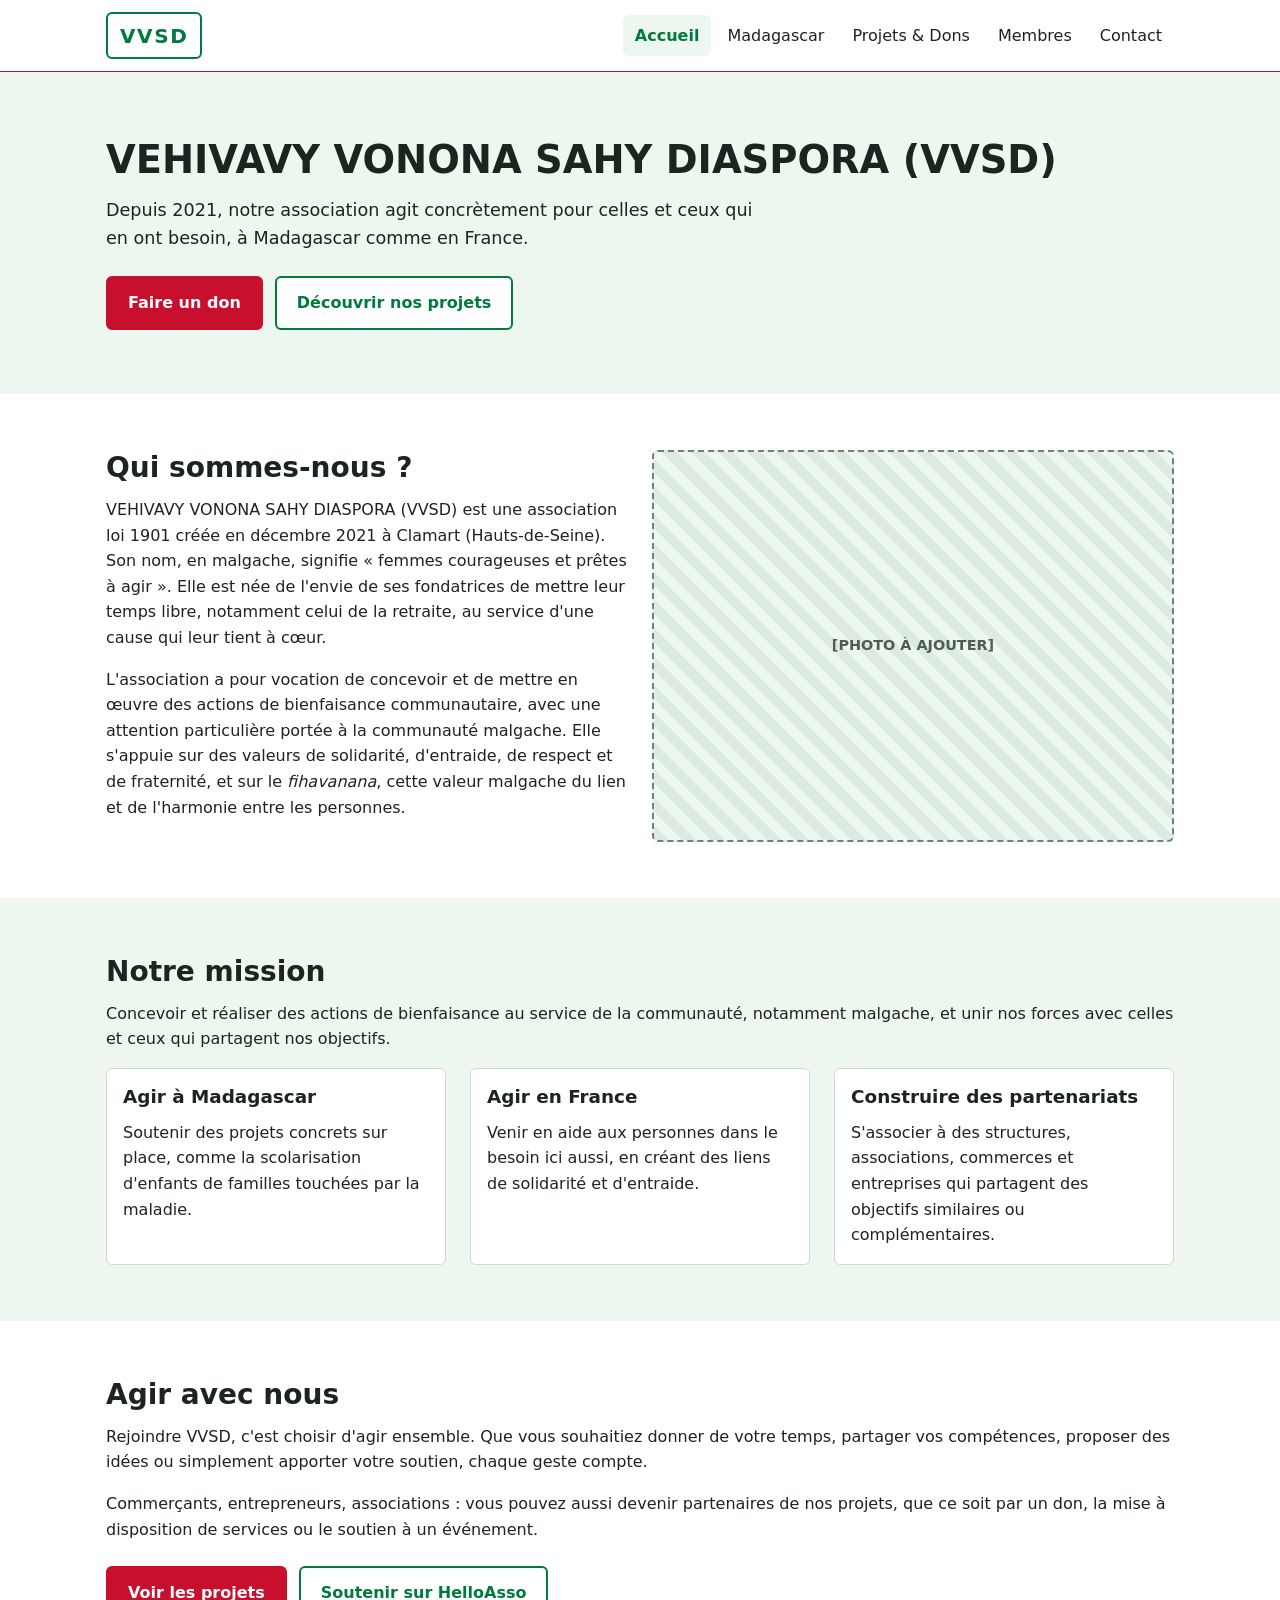
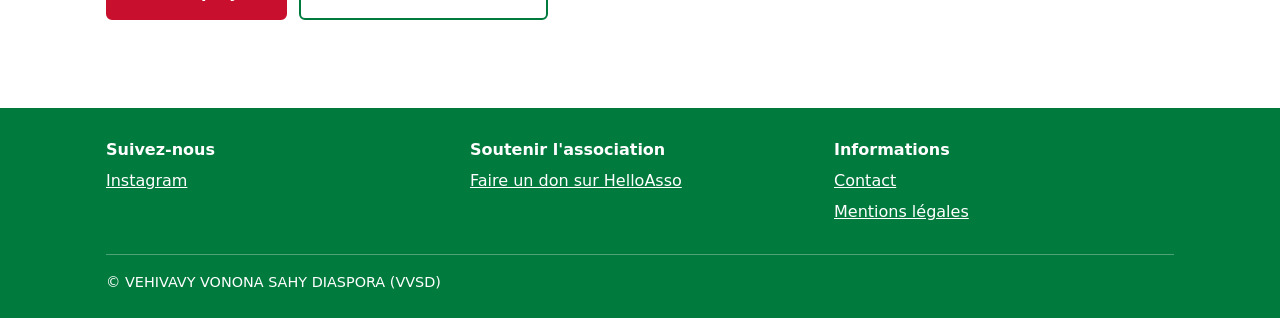
==== index.html @ a5429a45 "Corrige la présentation et allège la page Madagascar Retire les mentions « membres de la diaspora » " ====
<!DOCTYPE html>
<html lang="fr">
<head>
  <meta charset="UTF-8">
  <meta name="viewport" content="width=device-width, initial-scale=1">
  <title>Accueil – VVSD</title>
  <meta name="description" content="VEHIVAVY VONONA SAHY DIASPORA (VVSD), association humanitaire agissant à Madagascar.">
  <link rel="stylesheet" href="css/style.css">
  <script src="js/script.js" defer></script>
</head>
<body>
  <a class="skip-link" href="#contenu">Aller au contenu</a>
  <header class="site-header">
    <div class="container header-inner">
      <a class="logo" href="index.html" aria-label="VVSD – retour à l'accueil">VVSD</a>
      <button class="nav-toggle" type="button" aria-expanded="false" aria-controls="nav-menu" hidden>
        <span class="nav-toggle-icon" aria-hidden="true"></span>
        <span>Menu</span>
      </button>
      <nav class="site-nav" aria-label="Navigation principale">
        <ul class="nav-list" id="nav-menu">
          <li><a href="index.html" aria-current="page">Accueil</a></li>
          <li><a href="madagascar.html">Madagascar</a></li>
          <li><a href="projets.html">Projets &amp; Dons</a></li>
          <li><a href="membres.html">Membres</a></li>
          <li><a href="contact.html">Contact</a></li>
        </ul>
      </nav>
    </div>
  </header>

  <main id="contenu">
    <section class="hero">
      <div class="container">
        <h1>VEHIVAVY VONONA SAHY DIASPORA (VVSD)</h1>
        <p>Depuis 2021, notre association agit concrètement pour celles et ceux qui en ont besoin, à Madagascar comme en France.</p>
        <div class="cta-group">
          <a class="btn btn-primary" href="[URL HELLOASSO]" target="_blank" rel="noopener">Faire un don</a>
          <a class="btn btn-secondary" href="projets.html">Découvrir nos projets</a>
        </div>
      </div>
    </section>

    <section class="section" aria-labelledby="titre-presentation">
      <div class="container grid grid-2">
        <div>
          <h2 id="titre-presentation">Qui sommes-nous ?</h2>
          <p>VEHIVAVY VONONA SAHY DIASPORA (VVSD) est une association loi 1901 créée en décembre 2021 à Clamart (Hauts-de-Seine). Son nom, en malgache, signifie « femmes courageuses et prêtes à agir ». Elle est née de l'envie de ses fondatrices de mettre leur temps libre, notamment celui de la retraite, au service d'une cause qui leur tient à cœur.</p>
          <p>L'association a pour vocation de concevoir et de mettre en œuvre des actions de bienfaisance communautaire, avec une attention particulière portée à la communauté malgache. Elle s'appuie sur des valeurs de solidarité, d'entraide, de respect et de fraternité, et sur le <i lang="mg">fihavanana</i>, cette valeur malgache du lien et de l'harmonie entre les personnes.</p>
        </div>
        <div class="placeholder-img" role="img" aria-label="[DESCRIPTION DE LA PHOTO DE PRÉSENTATION]">[PHOTO À AJOUTER]</div>
      </div>
    </section>

    <section class="section section-alt" aria-labelledby="titre-mission">
      <div class="container">
        <h2 id="titre-mission">Notre mission</h2>
        <p>Concevoir et réaliser des actions de bienfaisance au service de la communauté, notamment malgache, et unir nos forces avec celles et ceux qui partagent nos objectifs.</p>
        <div class="grid grid-3">
          <article class="card">
            <h3>Agir à Madagascar</h3>
            <p>Soutenir des projets concrets sur place, comme la scolarisation d'enfants de familles touchées par la maladie.</p>
          </article>
          <article class="card">
            <h3>Agir en France</h3>
            <p>Venir en aide aux personnes dans le besoin ici aussi, en créant des liens de solidarité et d'entraide.</p>
          </article>
          <article class="card">
            <h3>Construire des partenariats</h3>
            <p>S'associer à des structures, associations, commerces et entreprises qui partagent des objectifs similaires ou complémentaires.</p>
          </article>
        </div>
      </div>
    </section>

    <section class="section" aria-labelledby="titre-agir">
      <div class="container">
        <h2 id="titre-agir">Agir avec nous</h2>
        <p>Rejoindre VVSD, c'est choisir d'agir ensemble. Que vous souhaitiez donner de votre temps, partager vos compétences, proposer des idées ou simplement apporter votre soutien, chaque geste compte.</p>
        <p>Commerçants, entrepreneurs, associations : vous pouvez aussi devenir partenaires de nos projets, que ce soit par un don, la mise à disposition de services ou le soutien à un événement.</p>
        <div class="cta-group">
          <a class="btn btn-primary" href="projets.html">Voir les projets</a>
          <a class="btn btn-secondary" href="[URL HELLOASSO]" target="_blank" rel="noopener">Soutenir sur HelloAsso</a>
        </div>
      </div>
    </section>
  </main>

  <footer class="site-footer">
    <div class="container">
      <div class="footer-grid">
        <div>
          <h2 class="footer-title">Suivez-nous</h2>
          <ul class="footer-list">
            <li><a href="https://www.instagram.com/vvsdiaspora/" target="_blank" rel="noopener">Instagram</a></li>
          </ul>
        </div>
        <div>
          <h2 class="footer-title">Soutenir l'association</h2>
          <ul class="footer-list">
            <li><a href="[URL HELLOASSO]" target="_blank" rel="noopener">Faire un don sur HelloAsso</a></li>
          </ul>
        </div>
        <div>
          <h2 class="footer-title">Informations</h2>
          <ul class="footer-list">
            <li><a href="contact.html">Contact</a></li>
            <li><a href="mentions-legales.html">Mentions légales</a></li>
          </ul>
        </div>
      </div>
      <p class="copyright">© VEHIVAVY VONONA SAHY DIASPORA (VVSD)</p>
    </div>
  </footer>
</body>
</html>
---- css/style.css ----
:root {
  --color-primary: #007a3d;
  --color-secondary: #eef6f0;
  --color-accent: #c8102e;
  --color-accent-dark: #a00d25;
  --color-bg: #ffffff;
  --color-text: #1c2420;
  --color-muted: #4f5b54;
  --color-border: #cfdcd3;
  --color-input-border: #6f8278;
  --color-success: #1e6b3a;
  --color-error: #a4262c;
  --radius: 6px;
  --max-width: 1100px;
  --font: system-ui, -apple-system, "Segoe UI", Roboto, "Helvetica Neue", Arial, sans-serif;
}

*,
*::before,
*::after {
  box-sizing: border-box;
}

html {
  -webkit-text-size-adjust: 100%;
}

body {
  margin: 0;
  font-family: var(--font);
  font-size: 1rem;
  line-height: 1.6;
  color: var(--color-text);
  background: var(--color-bg);
  display: flex;
  flex-direction: column;
  min-height: 100vh;
}

main {
  flex: 1;
}

h1,
h2,
h3 {
  line-height: 1.25;
  margin: 0 0 0.75rem;
}

h1 {
  font-size: 1.9rem;
}

h2 {
  font-size: 1.5rem;
}

h3 {
  font-size: 1.15rem;
}

p {
  margin: 0 0 1rem;
}

img {
  display: block;
  max-width: 100%;
  height: auto;
}

a {
  color: var(--color-primary);
}

a:focus-visible,
button:focus-visible,
input:focus-visible,
textarea:focus-visible {
  outline: 3px solid var(--color-primary);
  outline-offset: 2px;
}

.skip-link {
  position: absolute;
  left: 1rem;
  top: -3rem;
  padding: 0.5rem 1rem;
  background: var(--color-primary);
  color: #fff;
  z-index: 100;
}

.skip-link:focus {
  top: 1rem;
}

.container {
  width: 100%;
  max-width: var(--max-width);
  margin: 0 auto;
  padding: 0 1rem;
}

.site-header {
  border-bottom: 1px solid var(--color-accent);
  background: var(--color-bg);
}

.header-inner {
  display: flex;
  flex-wrap: wrap;
  align-items: center;
  justify-content: space-between;
  gap: 0.5rem;
  padding-top: 0.75rem;
  padding-bottom: 0.75rem;
}

.logo {
  display: inline-block;
  padding: 0.35rem 0.75rem;
  border: 2px solid var(--color-primary);
  border-radius: var(--radius);
  font-weight: 700;
  font-size: 1.25rem;
  letter-spacing: 0.08em;
  text-decoration: none;
  color: var(--color-primary);
}

.nav-toggle {
  display: inline-flex;
  align-items: center;
  gap: 0.5rem;
  padding: 0.5rem 0.75rem;
  font: inherit;
  color: var(--color-text);
  background: transparent;
  border: 1px solid var(--color-border);
  border-radius: var(--radius);
  cursor: pointer;
}

.nav-toggle[hidden] {
  display: none;
}

.nav-toggle-icon,
.nav-toggle-icon::before,
.nav-toggle-icon::after {
  display: block;
  width: 1.25rem;
  height: 2px;
  background: currentColor;
  position: relative;
}

.nav-toggle-icon::before,
.nav-toggle-icon::after {
  content: "";
  position: absolute;
  left: 0;
}

.nav-toggle-icon::before {
  top: -6px;
}

.nav-toggle-icon::after {
  top: 6px;
}

.site-nav {
  width: 100%;
}

.nav-list {
  list-style: none;
  margin: 0;
  padding: 0.5rem 0 0;
}

.nav-ready .nav-list:not(.is-open) {
  display: none;
}

.nav-list a {
  display: block;
  padding: 0.6rem 0.5rem;
  text-decoration: none;
  color: var(--color-text);
  border-radius: var(--radius);
}

.nav-list a:hover {
  background: var(--color-secondary);
}

.nav-list a[aria-current="page"] {
  color: var(--color-primary);
  font-weight: 700;
  background: var(--color-secondary);
}

.hero {
  background: var(--color-secondary);
  padding: 2.5rem 0;
}

.hero p {
  font-size: 1.1rem;
  max-width: 60ch;
}

.section {
  padding: 2.5rem 0;
}

.section-alt {
  background: var(--color-secondary);
}

.btn {
  display: inline-block;
  padding: 0.75rem 1.25rem;
  font: inherit;
  font-weight: 600;
  text-decoration: none;
  border-radius: var(--radius);
  border: 2px solid var(--color-primary);
  cursor: pointer;
}

.btn-primary {
  background: var(--color-accent);
  border-color: var(--color-accent);
  color: #fff;
}

.btn-primary:hover {
  background: var(--color-accent-dark);
  border-color: var(--color-accent-dark);
}

.btn-secondary {
  background: var(--color-bg);
  color: var(--color-primary);
}

.btn-secondary:hover {
  background: var(--color-secondary);
}

.cta-group {
  display: flex;
  flex-wrap: wrap;
  gap: 0.75rem;
  margin-top: 1.5rem;
}

.placeholder-img {
  display: flex;
  align-items: center;
  justify-content: center;
  aspect-ratio: 4 / 3;
  padding: 1rem;
  background: repeating-linear-gradient(45deg, #dcebe1, #dcebe1 10px, #eef6f0 10px, #eef6f0 20px);
  border: 2px dashed var(--color-input-border);
  border-radius: var(--radius);
  color: var(--color-muted);
  font-weight: 600;
  font-size: 0.9rem;
  text-align: center;
}

.placeholder-img.round {
  aspect-ratio: 1 / 1;
  border-radius: 50%;
  max-width: 180px;
  margin: 0 auto 1rem;
}

.grid {
  display: grid;
  grid-template-columns: 1fr;
  gap: 1.5rem;
}

.card {
  background: var(--color-bg);
  border: 1px solid var(--color-border);
  border-radius: var(--radius);
  padding: 1rem;
}

.card > :last-child {
  margin-bottom: 0;
}

.card .placeholder-img {
  margin-bottom: 1rem;
}

.member {
  text-align: center;
}

.member-name {
  margin: 0;
}

.gallery {
  display: grid;
  grid-template-columns: repeat(2, 1fr);
  gap: 0.75rem;
}

.contact-form {
  max-width: 600px;
}

.form-field {
  margin-bottom: 1rem;
}

.form-field label {
  display: block;
  font-weight: 600;
  margin-bottom: 0.35rem;
}

.form-field input,
.form-field textarea {
  width: 100%;
  padding: 0.65rem 0.75rem;
  font: inherit;
  color: var(--color-text);
  background: var(--color-bg);
  border: 1px solid var(--color-input-border);
  border-radius: var(--radius);
}

.form-field textarea {
  min-height: 160px;
  resize: vertical;
}

.form-note {
  margin: 0.75rem 0 0;
  font-size: 0.9rem;
  color: var(--color-muted);
}

.legal {
  max-width: 75ch;
}

.legal h2 {
  margin-top: 2rem;
}

.legal h2:first-child {
  margin-top: 0;
}

.form-status {
  margin-top: 1rem;
  padding: 0;
  border-radius: var(--radius);
}

.form-status.is-success,
.form-status.is-error {
  padding: 0.75rem 1rem;
}

.form-status.is-success {
  background: #e6f4ea;
  color: var(--color-success);
  border: 1px solid var(--color-success);
}

.form-status.is-error {
  background: #fbeaea;
  color: var(--color-error);
  border: 1px solid var(--color-error);
}

.site-footer {
  background: var(--color-primary);
  color: #fff;
  padding: 2rem 0 1.5rem;
  margin-top: 2rem;
}

.site-footer a {
  color: #fff;
}

.site-footer a:focus-visible {
  outline-color: #fff;
}

.footer-grid {
  display: grid;
  grid-template-columns: 1fr;
  gap: 1.5rem;
}

.footer-title {
  font-size: 1rem;
  margin-bottom: 0.5rem;
}

.footer-list {
  list-style: none;
  margin: 0;
  padding: 0;
}

.footer-list li {
  margin-bottom: 0.35rem;
}

.copyright {
  margin: 1.5rem 0 0;
  padding-top: 1rem;
  border-top: 1px solid rgba(255, 255, 255, 0.3);
  font-size: 0.9rem;
}

@media (min-width: 600px) {
  .grid-2,
  .grid-3 {
    grid-template-columns: repeat(2, 1fr);
  }

  .gallery {
    grid-template-columns: repeat(3, 1fr);
  }

  .footer-grid {
    grid-template-columns: repeat(3, 1fr);
  }
}

@media (min-width: 900px) {
  h1 {
    font-size: 2.4rem;
  }

  h2 {
    font-size: 1.75rem;
  }

  .hero {
    padding: 4rem 0;
  }

  .section {
    padding: 3.5rem 0;
  }

  .grid-3 {
    grid-template-columns: repeat(3, 1fr);
  }


  .header-inner {
    flex-wrap: nowrap;
  }

  .nav-toggle {
    display: none;
  }

  .site-nav {
    width: auto;
  }

  .nav-list,
  .nav-ready .nav-list:not(.is-open) {
    display: flex;
    gap: 0.25rem;
    padding: 0;
  }

  .nav-list a {
    padding: 0.5rem 0.75rem;
  }
}
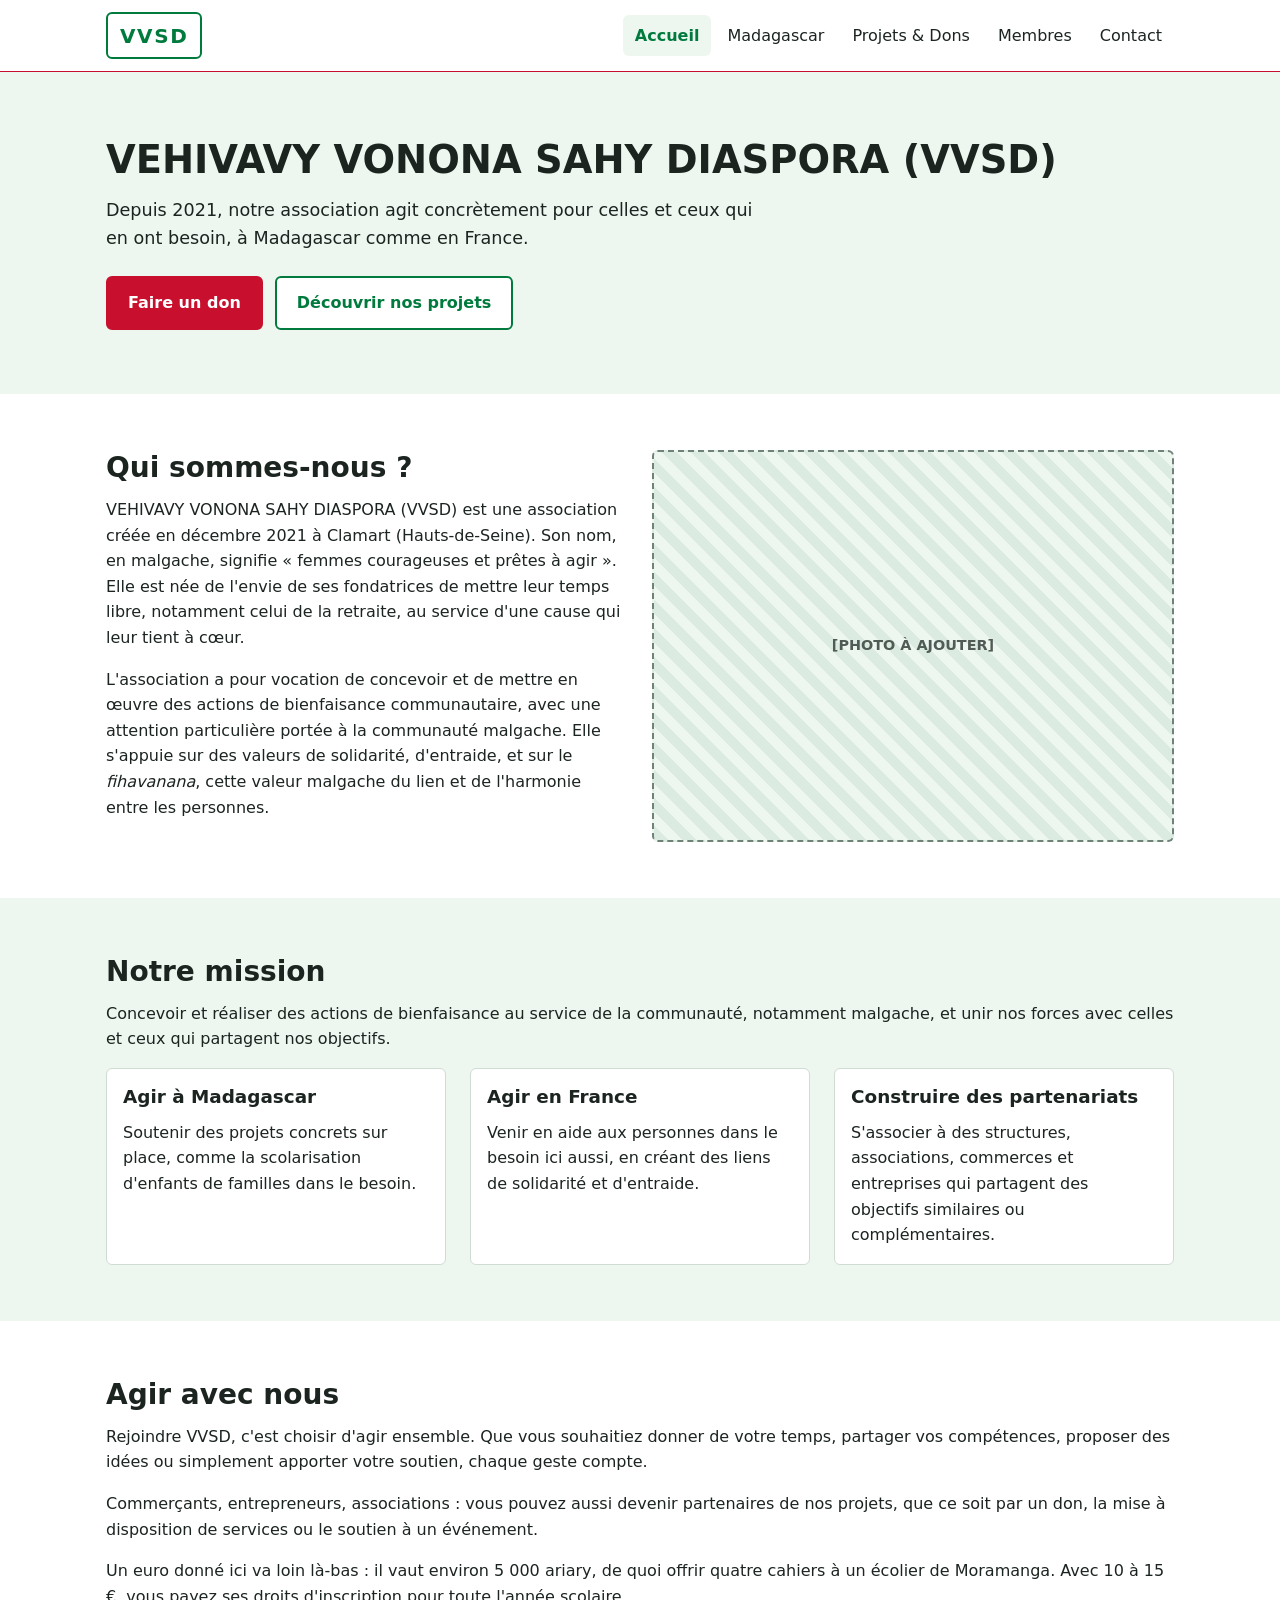
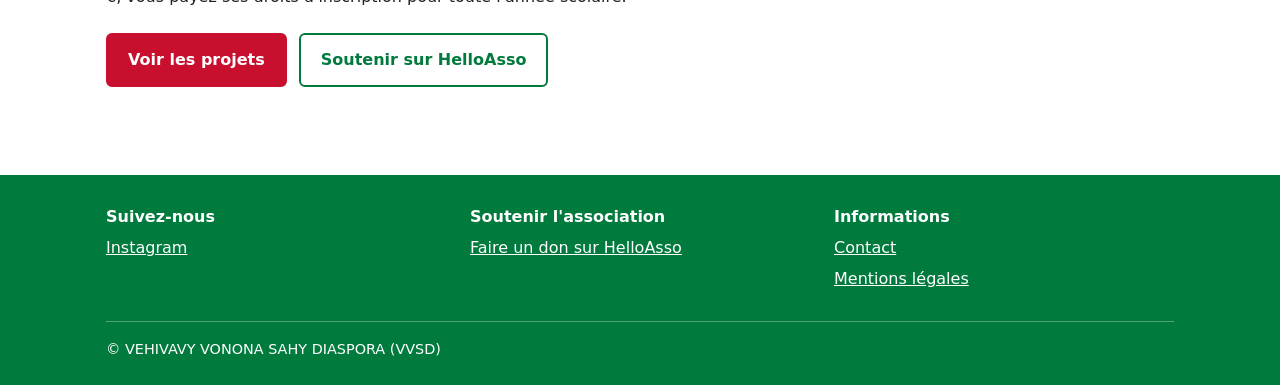
==== commit 59585d54: "Ajoute ce que permet un euro à Madagascar et retouche les textes Phrase sur la valeur d'un don à Mad" ====
--- a/index.html
+++ b/index.html
@@ -45,8 +45,8 @@
       <div class="container grid grid-2">
         <div>
           <h2 id="titre-presentation">Qui sommes-nous ?</h2>
-          <p>VEHIVAVY VONONA SAHY DIASPORA (VVSD) est une association loi 1901 créée en décembre 2021 à Clamart (Hauts-de-Seine). Son nom, en malgache, signifie « femmes courageuses et prêtes à agir ». Elle est née de l'envie de ses fondatrices de mettre leur temps libre, notamment celui de la retraite, au service d'une cause qui leur tient à cœur.</p>
-          <p>L'association a pour vocation de concevoir et de mettre en œuvre des actions de bienfaisance communautaire, avec une attention particulière portée à la communauté malgache. Elle s'appuie sur des valeurs de solidarité, d'entraide, de respect et de fraternité, et sur le <i lang="mg">fihavanana</i>, cette valeur malgache du lien et de l'harmonie entre les personnes.</p>
+          <p>VEHIVAVY VONONA SAHY DIASPORA (VVSD) est une association créée en décembre 2021 à Clamart (Hauts-de-Seine). Son nom, en malgache, signifie « femmes courageuses et prêtes à agir ». Elle est née de l'envie de ses fondatrices de mettre leur temps libre, notamment celui de la retraite, au service d'une cause qui leur tient à cœur.</p>
+          <p>L'association a pour vocation de concevoir et de mettre en œuvre des actions de bienfaisance communautaire, avec une attention particulière portée à la communauté malgache. Elle s'appuie sur des valeurs de solidarité, d'entraide, et sur le <i lang="mg">fihavanana</i>, cette valeur malgache du lien et de l'harmonie entre les personnes.</p>
         </div>
         <div class="placeholder-img" role="img" aria-label="[DESCRIPTION DE LA PHOTO DE PRÉSENTATION]">[PHOTO À AJOUTER]</div>
       </div>
@@ -59,7 +59,7 @@
         <div class="grid grid-3">
           <article class="card">
             <h3>Agir à Madagascar</h3>
-            <p>Soutenir des projets concrets sur place, comme la scolarisation d'enfants de familles touchées par la maladie.</p>
+            <p>Soutenir des projets concrets sur place, comme la scolarisation d'enfants de familles dans le besoin.</p>
           </article>
           <article class="card">
             <h3>Agir en France</h3>
@@ -78,6 +78,7 @@
         <h2 id="titre-agir">Agir avec nous</h2>
         <p>Rejoindre VVSD, c'est choisir d'agir ensemble. Que vous souhaitiez donner de votre temps, partager vos compétences, proposer des idées ou simplement apporter votre soutien, chaque geste compte.</p>
         <p>Commerçants, entrepreneurs, associations : vous pouvez aussi devenir partenaires de nos projets, que ce soit par un don, la mise à disposition de services ou le soutien à un événement.</p>
+        <p>Un euro donné ici va loin là-bas : il vaut environ 5 000 ariary, de quoi offrir quatre cahiers à un écolier de Moramanga. Avec 10 à 15 €, vous payez ses droits d'inscription pour toute l'année scolaire.</p>
         <div class="cta-group">
           <a class="btn btn-primary" href="projets.html">Voir les projets</a>
           <a class="btn btn-secondary" href="[URL HELLOASSO]" target="_blank" rel="noopener">Soutenir sur HelloAsso</a>
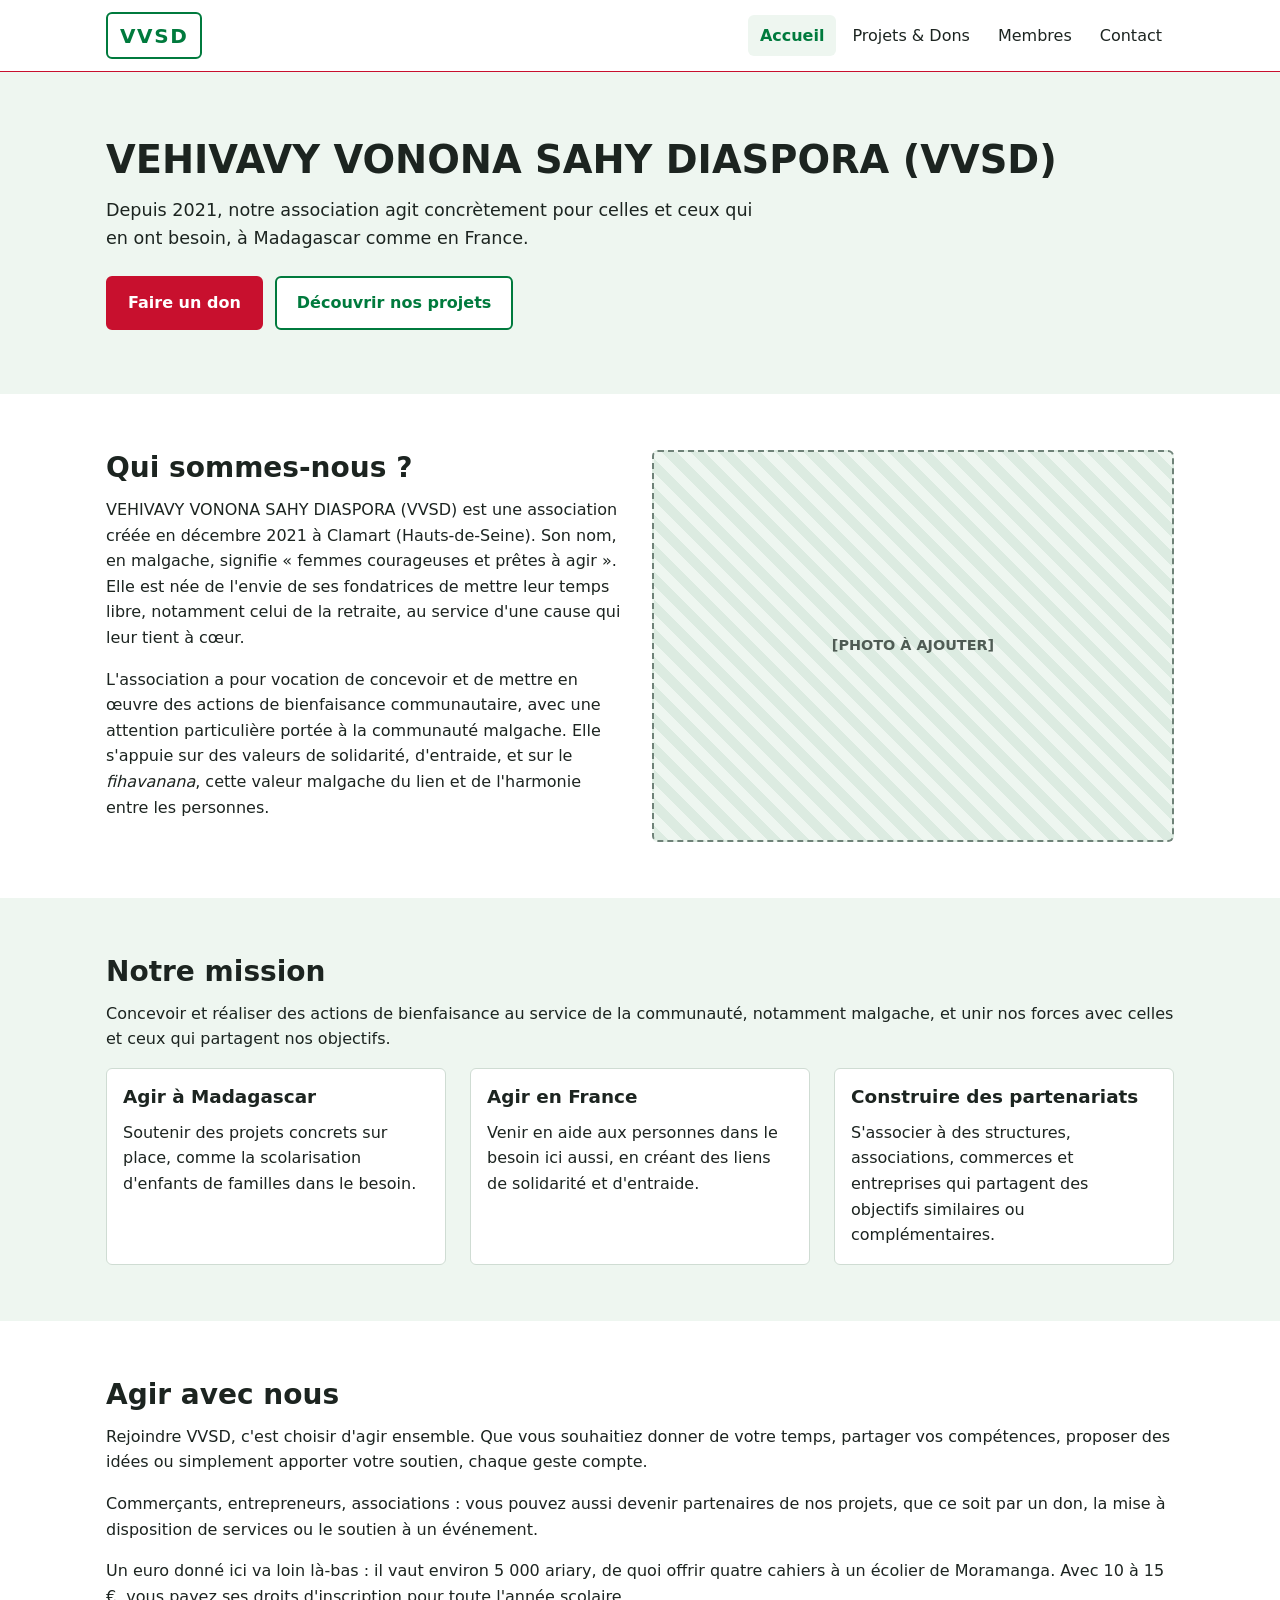
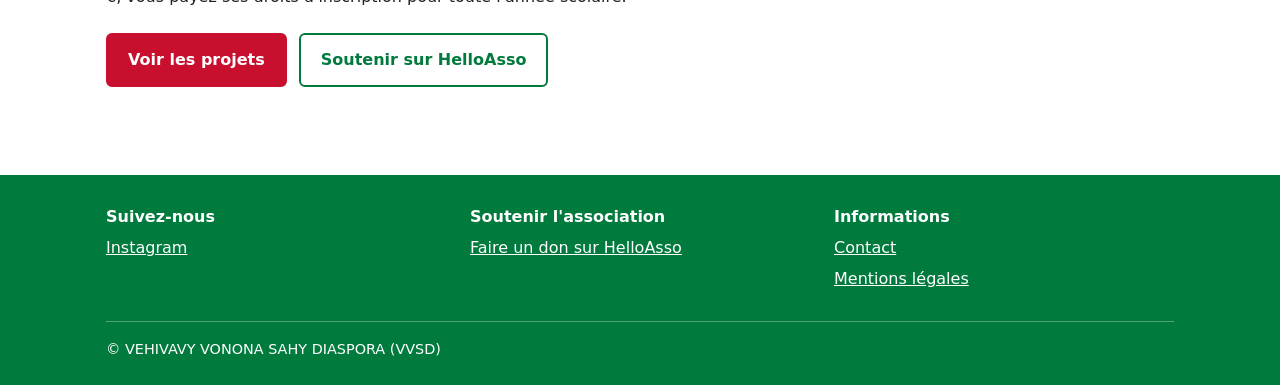
==== commit e8c4f052: "Supprime la page Madagascar et renomme la section des projets La page Madagascar est retirée du site" ====
--- a/index.html
+++ b/index.html
@@ -20,7 +20,6 @@
       <nav class="site-nav" aria-label="Navigation principale">
         <ul class="nav-list" id="nav-menu">
           <li><a href="index.html" aria-current="page">Accueil</a></li>
-          <li><a href="madagascar.html">Madagascar</a></li>
           <li><a href="projets.html">Projets &amp; Dons</a></li>
           <li><a href="membres.html">Membres</a></li>
           <li><a href="contact.html">Contact</a></li>
--- a/css/style.css
+++ b/css/style.css
@@ -311,12 +311,6 @@
   margin: 0;
 }
 
-.gallery {
-  display: grid;
-  grid-template-columns: repeat(2, 1fr);
-  gap: 0.75rem;
-}
-
 .contact-form {
   max-width: 600px;
 }
@@ -437,10 +431,6 @@
     grid-template-columns: repeat(2, 1fr);
   }
 
-  .gallery {
-    grid-template-columns: repeat(3, 1fr);
-  }
-
   .footer-grid {
     grid-template-columns: repeat(3, 1fr);
   }
@@ -466,7 +456,6 @@
   .grid-3 {
     grid-template-columns: repeat(3, 1fr);
   }
-
 
   .header-inner {
     flex-wrap: nowrap;
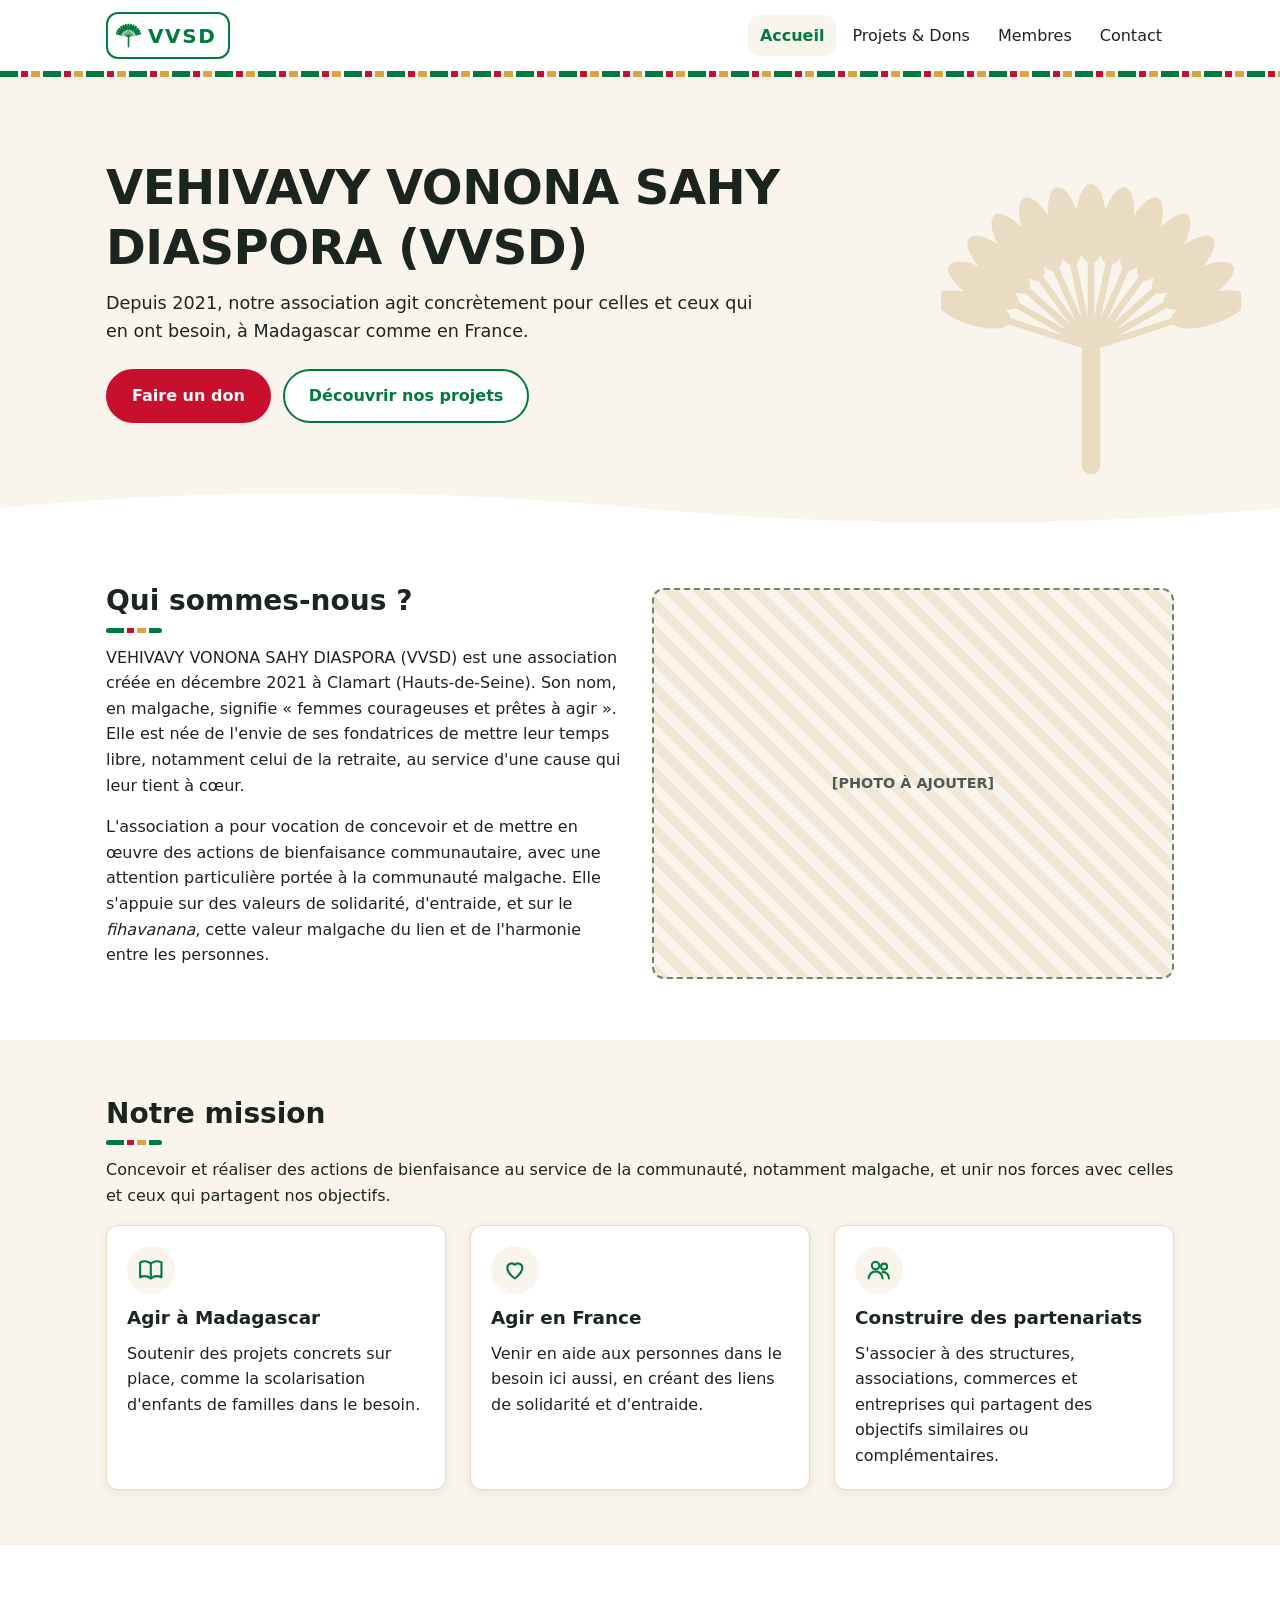
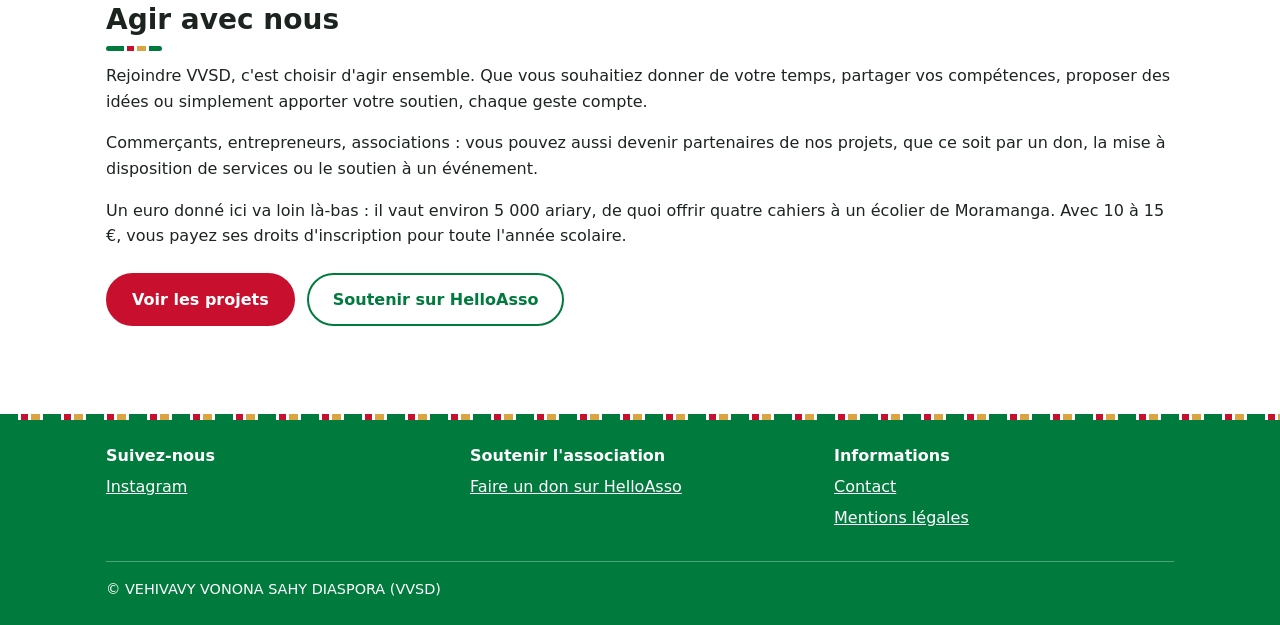
==== commit 15f7b483: "Donne de la vie au site : motifs lamba, ravinala et mise en page chaleureuse Fond crème et ocre déco" ====
--- a/index.html
+++ b/index.html
@@ -4,7 +4,7 @@
   <meta charset="UTF-8">
   <meta name="viewport" content="width=device-width, initial-scale=1">
   <title>Accueil – VVSD</title>
-  <meta name="description" content="VEHIVAVY VONONA SAHY DIASPORA (VVSD), association humanitaire agissant à Madagascar.">
+  <meta name="description" content="VEHIVAVY VONONA SAHY DIASPORA (VVSD), association de solidarité agissant à Madagascar et en France.">
   <link rel="stylesheet" href="css/style.css">
   <script src="js/script.js" defer></script>
 </head>
@@ -57,14 +57,17 @@
         <p>Concevoir et réaliser des actions de bienfaisance au service de la communauté, notamment malgache, et unir nos forces avec celles et ceux qui partagent nos objectifs.</p>
         <div class="grid grid-3">
           <article class="card">
+            <span class="card-icon" aria-hidden="true"><svg viewBox="0 0 24 24"><path d="M2 5c3-1.5 6.5-1.5 10 1 3.5-2.5 7-2.5 10-1v14c-3-1.5-6.5-1.5-10 1-3.5-2.5-7-2.5-10-1z"/><path d="M12 6v14"/></svg></span>
             <h3>Agir à Madagascar</h3>
             <p>Soutenir des projets concrets sur place, comme la scolarisation d'enfants de familles dans le besoin.</p>
           </article>
           <article class="card">
+            <span class="card-icon" aria-hidden="true"><svg viewBox="0 0 24 24"><path d="M12 20s-7-4.4-7-10a4 4 0 0 1 7-2.6A4 4 0 0 1 19 10c0 5.6-7 10-7 10z"/></svg></span>
             <h3>Agir en France</h3>
             <p>Venir en aide aux personnes dans le besoin ici aussi, en créant des liens de solidarité et d'entraide.</p>
           </article>
           <article class="card">
+            <span class="card-icon" aria-hidden="true"><svg viewBox="0 0 24 24"><circle cx="9" cy="8" r="3.5"/><path d="M2.5 20a6.5 6.5 0 0 1 13 0"/><circle cx="17" cy="9" r="2.8"/><path d="M15.5 14.2A5.5 5.5 0 0 1 21.5 20"/></svg></span>
             <h3>Construire des partenariats</h3>
             <p>S'associer à des structures, associations, commerces et entreprises qui partagent des objectifs similaires ou complémentaires.</p>
           </article>
--- a/css/style.css
+++ b/css/style.css
@@ -1,6 +1,8 @@
 :root {
   --color-primary: #007a3d;
-  --color-secondary: #eef6f0;
+  --color-secondary: #faf5ec;
+  --color-sand: #eadcc3;
+  --color-ochre: #d9a441;
   --color-accent: #c8102e;
   --color-accent-dark: #a00d25;
   --color-bg: #ffffff;
@@ -10,7 +12,9 @@
   --color-input-border: #6f8278;
   --color-success: #1e6b3a;
   --color-error: #a4262c;
-  --radius: 6px;
+  --radius: 12px;
+  --shadow: 0 2px 8px rgba(28, 36, 32, 0.08);
+  --lamba: repeating-linear-gradient(90deg, var(--color-primary) 0 18px, var(--color-bg) 18px 21px, var(--color-accent) 21px 28px, var(--color-bg) 28px 31px, var(--color-ochre) 31px 40px, var(--color-bg) 40px 43px);
   --max-width: 1100px;
   --font: system-ui, -apple-system, "Segoe UI", Roboto, "Helvetica Neue", Arial, sans-serif;
 }
@@ -49,7 +53,9 @@
 }
 
 h1 {
-  font-size: 1.9rem;
+  font-size: 2.1rem;
+  font-weight: 800;
+  letter-spacing: -0.01em;
 }
 
 h2 {
@@ -104,8 +110,14 @@
 }
 
 .site-header {
-  border-bottom: 1px solid var(--color-accent);
   background: var(--color-bg);
+}
+
+.site-header::after {
+  content: "";
+  display: block;
+  height: 6px;
+  background: var(--lamba);
 }
 
 .header-inner {
@@ -119,15 +131,24 @@
 }
 
 .logo {
-  display: inline-block;
-  padding: 0.35rem 0.75rem;
+  display: inline-flex;
+  align-items: center;
+  gap: 0.4rem;
+  padding: 0.35rem 0.75rem 0.35rem 0.5rem;
   border: 2px solid var(--color-primary);
   border-radius: var(--radius);
-  font-weight: 700;
+  font-weight: 800;
   font-size: 1.25rem;
   letter-spacing: 0.08em;
   text-decoration: none;
   color: var(--color-primary);
+}
+
+.logo::before {
+  content: "";
+  width: 1.6rem;
+  height: 1.6rem;
+  background: url("data:image/svg+xml,<svg xmlns='http://www.w3.org/2000/svg' viewBox='0 0 64 64'><g fill='%23007a3d'><rect x='30' y='35' width='4' height='28' rx='2'/><g transform='rotate(-72 32 36)'><rect x='31.3' y='16' width='1.4' height='20'/><ellipse cx='32' cy='9.5' rx='3.3' ry='8.5'/></g><g transform='rotate(-60 32 36)'><rect x='31.3' y='16' width='1.4' height='20'/><ellipse cx='32' cy='9.5' rx='3.3' ry='8.5'/></g><g transform='rotate(-48 32 36)'><rect x='31.3' y='16' width='1.4' height='20'/><ellipse cx='32' cy='9.5' rx='3.3' ry='8.5'/></g><g transform='rotate(-36 32 36)'><rect x='31.3' y='16' width='1.4' height='20'/><ellipse cx='32' cy='9.5' rx='3.3' ry='8.5'/></g><g transform='rotate(-24 32 36)'><rect x='31.3' y='16' width='1.4' height='20'/><ellipse cx='32' cy='9.5' rx='3.3' ry='8.5'/></g><g transform='rotate(-12 32 36)'><rect x='31.3' y='16' width='1.4' height='20'/><ellipse cx='32' cy='9.5' rx='3.3' ry='8.5'/></g><g transform='rotate(0 32 36)'><rect x='31.3' y='16' width='1.4' height='20'/><ellipse cx='32' cy='9.5' rx='3.3' ry='8.5'/></g><g transform='rotate(12 32 36)'><rect x='31.3' y='16' width='1.4' height='20'/><ellipse cx='32' cy='9.5' rx='3.3' ry='8.5'/></g><g transform='rotate(24 32 36)'><rect x='31.3' y='16' width='1.4' height='20'/><ellipse cx='32' cy='9.5' rx='3.3' ry='8.5'/></g><g transform='rotate(36 32 36)'><rect x='31.3' y='16' width='1.4' height='20'/><ellipse cx='32' cy='9.5' rx='3.3' ry='8.5'/></g><g transform='rotate(48 32 36)'><rect x='31.3' y='16' width='1.4' height='20'/><ellipse cx='32' cy='9.5' rx='3.3' ry='8.5'/></g><g transform='rotate(60 32 36)'><rect x='31.3' y='16' width='1.4' height='20'/><ellipse cx='32' cy='9.5' rx='3.3' ry='8.5'/></g><g transform='rotate(72 32 36)'><rect x='31.3' y='16' width='1.4' height='20'/><ellipse cx='32' cy='9.5' rx='3.3' ry='8.5'/></g></g></svg>") center / contain no-repeat;
 }
 
 .nav-toggle {
@@ -205,8 +226,19 @@
 }
 
 .hero {
+  position: relative;
   background: var(--color-secondary);
-  padding: 2.5rem 0;
+  padding: 3rem 0 4.5rem;
+}
+
+.hero::after {
+  content: "";
+  position: absolute;
+  left: 0;
+  right: 0;
+  bottom: -1px;
+  height: 2.5rem;
+  background: url("data:image/svg+xml,<svg xmlns='http://www.w3.org/2000/svg' viewBox='0 0 1440 48' preserveAspectRatio='none'><path d='M0 48V24C240 0 480 0 720 24S1200 48 1440 24V48Z' fill='%23ffffff'/></svg>") center / 100% 100% no-repeat;
 }
 
 .hero p {
@@ -218,19 +250,39 @@
   padding: 2.5rem 0;
 }
 
+.section h2::after {
+  content: "";
+  display: block;
+  width: 3.5rem;
+  height: 5px;
+  margin-top: 0.6rem;
+  border-radius: 3px;
+  background: var(--lamba);
+}
+
+.legal h2::after {
+  display: none;
+}
+
 .section-alt {
   background: var(--color-secondary);
 }
 
 .btn {
   display: inline-block;
-  padding: 0.75rem 1.25rem;
+  padding: 0.75rem 1.5rem;
   font: inherit;
-  font-weight: 600;
+  font-weight: 700;
   text-decoration: none;
-  border-radius: var(--radius);
+  border-radius: 999px;
   border: 2px solid var(--color-primary);
   cursor: pointer;
+  transition: transform 0.15s ease, box-shadow 0.15s ease, background-color 0.15s ease;
+}
+
+.btn:hover {
+  transform: translateY(-2px);
+  box-shadow: 0 4px 12px rgba(28, 36, 32, 0.15);
 }
 
 .btn-primary {
@@ -264,9 +316,10 @@
   display: flex;
   align-items: center;
   justify-content: center;
+  align-self: center;
   aspect-ratio: 4 / 3;
   padding: 1rem;
-  background: repeating-linear-gradient(45deg, #dcebe1, #dcebe1 10px, #eef6f0 10px, #eef6f0 20px);
+  background: repeating-linear-gradient(45deg, #f1e7d6, #f1e7d6 10px, var(--color-secondary) 10px, var(--color-secondary) 20px);
   border: 2px dashed var(--color-input-border);
   border-radius: var(--radius);
   color: var(--color-muted);
@@ -290,9 +343,32 @@
 
 .card {
   background: var(--color-bg);
-  border: 1px solid var(--color-border);
-  border-radius: var(--radius);
-  padding: 1rem;
+  border: 1px solid var(--color-sand);
+  border-radius: var(--radius);
+  padding: 1.25rem;
+  box-shadow: var(--shadow);
+}
+
+.card-icon {
+  display: flex;
+  align-items: center;
+  justify-content: center;
+  width: 3rem;
+  height: 3rem;
+  margin-bottom: 0.75rem;
+  border-radius: 50%;
+  background: var(--color-secondary);
+  color: var(--color-primary);
+}
+
+.card-icon svg {
+  width: 1.6rem;
+  height: 1.6rem;
+  fill: none;
+  stroke: currentColor;
+  stroke-width: 2;
+  stroke-linecap: round;
+  stroke-linejoin: round;
 }
 
 .card > :last-child {
@@ -383,10 +459,21 @@
 }
 
 .site-footer {
+  position: relative;
   background: var(--color-primary);
   color: #fff;
   padding: 2rem 0 1.5rem;
   margin-top: 2rem;
+}
+
+.site-footer::before {
+  content: "";
+  position: absolute;
+  top: 0;
+  left: 0;
+  right: 0;
+  height: 6px;
+  background: var(--lamba);
 }
 
 .site-footer a {
@@ -425,7 +512,25 @@
   font-size: 0.9rem;
 }
 
+@media (prefers-reduced-motion: reduce) {
+  .btn {
+    transition: none;
+  }
+
+  .btn:hover {
+    transform: none;
+  }
+}
+
 @media (min-width: 600px) {
+  .hero {
+    background: url("data:image/svg+xml,<svg xmlns='http://www.w3.org/2000/svg' viewBox='0 0 64 64'><g fill='%23eadcc3'><rect x='30' y='35' width='4' height='28' rx='2'/><g transform='rotate(-72 32 36)'><rect x='31.3' y='16' width='1.4' height='20'/><ellipse cx='32' cy='9.5' rx='3.3' ry='8.5'/></g><g transform='rotate(-60 32 36)'><rect x='31.3' y='16' width='1.4' height='20'/><ellipse cx='32' cy='9.5' rx='3.3' ry='8.5'/></g><g transform='rotate(-48 32 36)'><rect x='31.3' y='16' width='1.4' height='20'/><ellipse cx='32' cy='9.5' rx='3.3' ry='8.5'/></g><g transform='rotate(-36 32 36)'><rect x='31.3' y='16' width='1.4' height='20'/><ellipse cx='32' cy='9.5' rx='3.3' ry='8.5'/></g><g transform='rotate(-24 32 36)'><rect x='31.3' y='16' width='1.4' height='20'/><ellipse cx='32' cy='9.5' rx='3.3' ry='8.5'/></g><g transform='rotate(-12 32 36)'><rect x='31.3' y='16' width='1.4' height='20'/><ellipse cx='32' cy='9.5' rx='3.3' ry='8.5'/></g><g transform='rotate(0 32 36)'><rect x='31.3' y='16' width='1.4' height='20'/><ellipse cx='32' cy='9.5' rx='3.3' ry='8.5'/></g><g transform='rotate(12 32 36)'><rect x='31.3' y='16' width='1.4' height='20'/><ellipse cx='32' cy='9.5' rx='3.3' ry='8.5'/></g><g transform='rotate(24 32 36)'><rect x='31.3' y='16' width='1.4' height='20'/><ellipse cx='32' cy='9.5' rx='3.3' ry='8.5'/></g><g transform='rotate(36 32 36)'><rect x='31.3' y='16' width='1.4' height='20'/><ellipse cx='32' cy='9.5' rx='3.3' ry='8.5'/></g><g transform='rotate(48 32 36)'><rect x='31.3' y='16' width='1.4' height='20'/><ellipse cx='32' cy='9.5' rx='3.3' ry='8.5'/></g><g transform='rotate(60 32 36)'><rect x='31.3' y='16' width='1.4' height='20'/><ellipse cx='32' cy='9.5' rx='3.3' ry='8.5'/></g><g transform='rotate(72 32 36)'><rect x='31.3' y='16' width='1.4' height='20'/><ellipse cx='32' cy='9.5' rx='3.3' ry='8.5'/></g></g></svg>") right 1.5rem bottom 2.5rem / 220px no-repeat, var(--color-secondary);
+  }
+
+  .hero .container {
+    padding-right: 200px;
+  }
+
   .grid-2,
   .grid-3 {
     grid-template-columns: repeat(2, 1fr);
@@ -438,7 +543,7 @@
 
 @media (min-width: 900px) {
   h1 {
-    font-size: 2.4rem;
+    font-size: 3rem;
   }
 
   h2 {
@@ -446,7 +551,13 @@
   }
 
   .hero {
-    padding: 4rem 0;
+    padding: 5rem 0 6.5rem;
+    background-position: right 4% bottom 3rem;
+    background-size: 300px;
+  }
+
+  .hero .container {
+    padding-right: 320px;
   }
 
   .section {
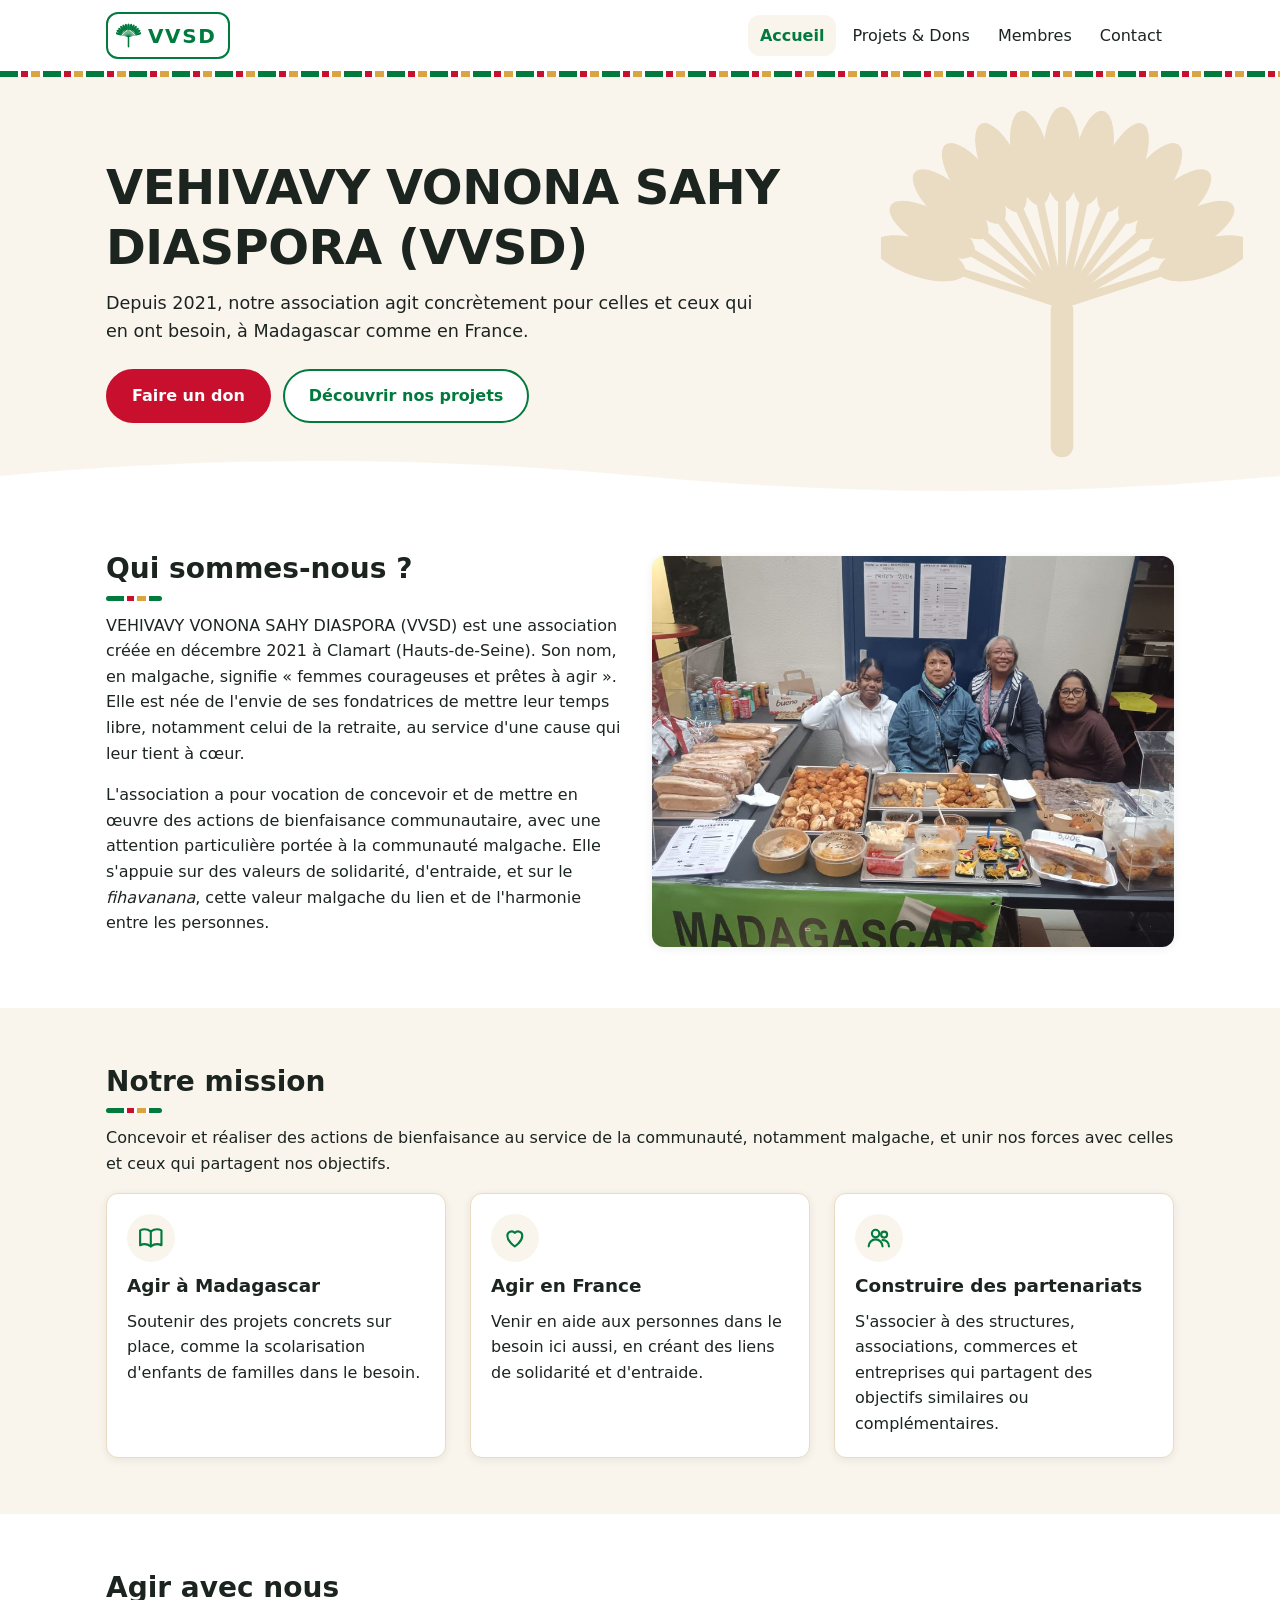
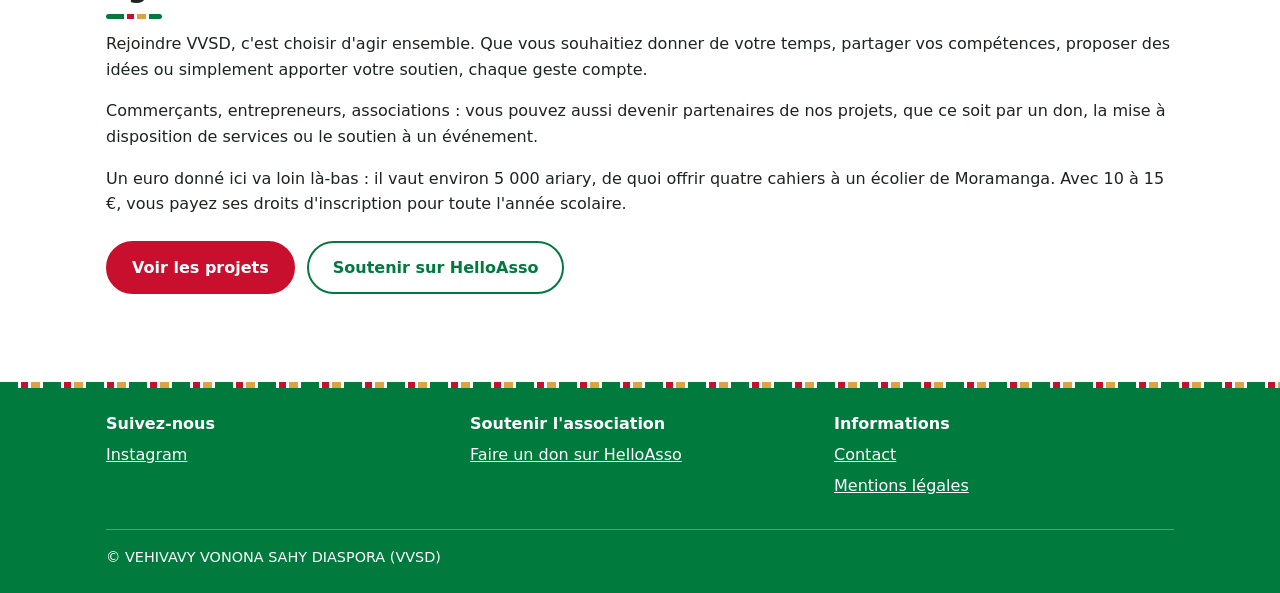
==== commit 876a7c0c: "Prépare la mise en ligne : actus, pages d'attente et photo d'accueil - Section « Nos actus et nos pr" ====
--- a/index.html
+++ b/index.html
@@ -22,7 +22,7 @@
           <li><a href="index.html" aria-current="page">Accueil</a></li>
           <li><a href="projets.html">Projets &amp; Dons</a></li>
           <li><a href="membres.html">Membres</a></li>
-          <li><a href="contact.html">Contact</a></li>
+          <li><a href="contact-bientot.html">Contact</a></li>
         </ul>
       </nav>
     </div>
@@ -34,7 +34,7 @@
         <h1>VEHIVAVY VONONA SAHY DIASPORA (VVSD)</h1>
         <p>Depuis 2021, notre association agit concrètement pour celles et ceux qui en ont besoin, à Madagascar comme en France.</p>
         <div class="cta-group">
-          <a class="btn btn-primary" href="[URL HELLOASSO]" target="_blank" rel="noopener">Faire un don</a>
+          <a class="btn btn-primary" href="don.html">Faire un don</a>
           <a class="btn btn-secondary" href="projets.html">Découvrir nos projets</a>
         </div>
       </div>
@@ -47,7 +47,7 @@
           <p>VEHIVAVY VONONA SAHY DIASPORA (VVSD) est une association créée en décembre 2021 à Clamart (Hauts-de-Seine). Son nom, en malgache, signifie « femmes courageuses et prêtes à agir ». Elle est née de l'envie de ses fondatrices de mettre leur temps libre, notamment celui de la retraite, au service d'une cause qui leur tient à cœur.</p>
           <p>L'association a pour vocation de concevoir et de mettre en œuvre des actions de bienfaisance communautaire, avec une attention particulière portée à la communauté malgache. Elle s'appuie sur des valeurs de solidarité, d'entraide, et sur le <i lang="mg">fihavanana</i>, cette valeur malgache du lien et de l'harmonie entre les personnes.</p>
         </div>
-        <div class="placeholder-img" role="img" aria-label="[DESCRIPTION DE LA PHOTO DE PRÉSENTATION]">[PHOTO À AJOUTER]</div>
+        <img class="photo" src="assets/img/actus/festival-jeu-video-2026-1.jpg" alt="Quatre bénévoles de VVSD souriantes derrière leur stand au Festival du jeu vidéo et du numérique de Clamart" width="1000" height="675">
       </div>
     </section>
 
@@ -83,7 +83,7 @@
         <p>Un euro donné ici va loin là-bas : il vaut environ 5 000 ariary, de quoi offrir quatre cahiers à un écolier de Moramanga. Avec 10 à 15 €, vous payez ses droits d'inscription pour toute l'année scolaire.</p>
         <div class="cta-group">
           <a class="btn btn-primary" href="projets.html">Voir les projets</a>
-          <a class="btn btn-secondary" href="[URL HELLOASSO]" target="_blank" rel="noopener">Soutenir sur HelloAsso</a>
+          <a class="btn btn-secondary" href="don.html">Soutenir sur HelloAsso</a>
         </div>
       </div>
     </section>
@@ -101,13 +101,13 @@
         <div>
           <h2 class="footer-title">Soutenir l'association</h2>
           <ul class="footer-list">
-            <li><a href="[URL HELLOASSO]" target="_blank" rel="noopener">Faire un don sur HelloAsso</a></li>
+            <li><a href="don.html">Faire un don sur HelloAsso</a></li>
           </ul>
         </div>
         <div>
           <h2 class="footer-title">Informations</h2>
           <ul class="footer-list">
-            <li><a href="contact.html">Contact</a></li>
+            <li><a href="contact-bientot.html">Contact</a></li>
             <li><a href="mentions-legales.html">Mentions légales</a></li>
           </ul>
         </div>
--- a/css/style.css
+++ b/css/style.css
@@ -228,7 +228,11 @@
 .hero {
   position: relative;
   background: var(--color-secondary);
-  padding: 3rem 0 4.5rem;
+  padding: 3rem 0 3.5rem;
+}
+
+.hero .container > :last-child {
+  margin-bottom: 0;
 }
 
 .hero::after {
@@ -312,29 +316,6 @@
   margin-top: 1.5rem;
 }
 
-.placeholder-img {
-  display: flex;
-  align-items: center;
-  justify-content: center;
-  align-self: center;
-  aspect-ratio: 4 / 3;
-  padding: 1rem;
-  background: repeating-linear-gradient(45deg, #f1e7d6, #f1e7d6 10px, var(--color-secondary) 10px, var(--color-secondary) 20px);
-  border: 2px dashed var(--color-input-border);
-  border-radius: var(--radius);
-  color: var(--color-muted);
-  font-weight: 600;
-  font-size: 0.9rem;
-  text-align: center;
-}
-
-.placeholder-img.round {
-  aspect-ratio: 1 / 1;
-  border-radius: 50%;
-  max-width: 180px;
-  margin: 0 auto 1rem;
-}
-
 .grid {
   display: grid;
   grid-template-columns: 1fr;
@@ -347,6 +328,60 @@
   border-radius: var(--radius);
   padding: 1.25rem;
   box-shadow: var(--shadow);
+}
+
+.news-grid {
+  display: grid;
+  grid-template-columns: 1fr;
+  gap: 1.5rem;
+  align-items: start;
+}
+
+.tag {
+  display: inline-block;
+  margin-bottom: 0.75rem;
+  padding: 0.15rem 0.75rem;
+  border-radius: 999px;
+  background: var(--color-secondary);
+  color: var(--color-primary);
+  font-size: 0.85rem;
+  font-weight: 700;
+  text-transform: uppercase;
+  letter-spacing: 0.05em;
+}
+
+.news-meta {
+  color: var(--color-muted);
+  font-size: 0.95rem;
+}
+
+.news-photos {
+  display: grid;
+  grid-template-columns: 1fr;
+  gap: 0.75rem;
+  margin-top: 1.25rem;
+}
+
+.news-photos img,
+.photo {
+  width: 100%;
+  aspect-ratio: 4 / 3;
+  object-fit: cover;
+  border-radius: var(--radius);
+}
+
+.photo {
+  align-self: center;
+  box-shadow: var(--shadow);
+}
+
+.soon {
+  max-width: 640px;
+  padding: 2rem 1.5rem;
+}
+
+.soon .cta-group {
+  margin-top: 0.5rem;
 }
 
 .card-icon {
@@ -375,16 +410,52 @@
   margin-bottom: 0;
 }
 
-.card .placeholder-img {
-  margin-bottom: 1rem;
+.team {
+  list-style: none;
+  margin: 0;
+  padding: 0;
+  display: grid;
+  grid-template-columns: repeat(2, 1fr);
+  gap: 2rem 1rem;
 }
 
 .member {
   text-align: center;
 }
 
+.avatar {
+  display: block;
+  width: 100%;
+  max-width: 160px;
+  aspect-ratio: 1 / 1;
+  margin: 0 auto 0.75rem;
+  padding: 5px;
+  border-radius: 50%;
+  background: conic-gradient(var(--color-primary), var(--color-ochre), var(--color-accent), var(--color-ochre), var(--color-primary));
+  box-shadow: var(--shadow);
+}
+
+.avatar img {
+  width: 100%;
+  height: 100%;
+  object-fit: cover;
+  border-radius: 50%;
+  border: 4px solid var(--color-bg);
+}
+
+.avatar-empty svg {
+  display: block;
+  width: 100%;
+  height: 100%;
+  border-radius: 50%;
+  border: 4px solid var(--color-bg);
+  background: var(--color-sand);
+  fill: var(--color-bg);
+}
+
 .member-name {
   margin: 0;
+  font-size: 1.1rem;
 }
 
 .contact-form {
@@ -524,7 +595,7 @@
 
 @media (min-width: 600px) {
   .hero {
-    background: url("data:image/svg+xml,<svg xmlns='http://www.w3.org/2000/svg' viewBox='0 0 64 64'><g fill='%23eadcc3'><rect x='30' y='35' width='4' height='28' rx='2'/><g transform='rotate(-72 32 36)'><rect x='31.3' y='16' width='1.4' height='20'/><ellipse cx='32' cy='9.5' rx='3.3' ry='8.5'/></g><g transform='rotate(-60 32 36)'><rect x='31.3' y='16' width='1.4' height='20'/><ellipse cx='32' cy='9.5' rx='3.3' ry='8.5'/></g><g transform='rotate(-48 32 36)'><rect x='31.3' y='16' width='1.4' height='20'/><ellipse cx='32' cy='9.5' rx='3.3' ry='8.5'/></g><g transform='rotate(-36 32 36)'><rect x='31.3' y='16' width='1.4' height='20'/><ellipse cx='32' cy='9.5' rx='3.3' ry='8.5'/></g><g transform='rotate(-24 32 36)'><rect x='31.3' y='16' width='1.4' height='20'/><ellipse cx='32' cy='9.5' rx='3.3' ry='8.5'/></g><g transform='rotate(-12 32 36)'><rect x='31.3' y='16' width='1.4' height='20'/><ellipse cx='32' cy='9.5' rx='3.3' ry='8.5'/></g><g transform='rotate(0 32 36)'><rect x='31.3' y='16' width='1.4' height='20'/><ellipse cx='32' cy='9.5' rx='3.3' ry='8.5'/></g><g transform='rotate(12 32 36)'><rect x='31.3' y='16' width='1.4' height='20'/><ellipse cx='32' cy='9.5' rx='3.3' ry='8.5'/></g><g transform='rotate(24 32 36)'><rect x='31.3' y='16' width='1.4' height='20'/><ellipse cx='32' cy='9.5' rx='3.3' ry='8.5'/></g><g transform='rotate(36 32 36)'><rect x='31.3' y='16' width='1.4' height='20'/><ellipse cx='32' cy='9.5' rx='3.3' ry='8.5'/></g><g transform='rotate(48 32 36)'><rect x='31.3' y='16' width='1.4' height='20'/><ellipse cx='32' cy='9.5' rx='3.3' ry='8.5'/></g><g transform='rotate(60 32 36)'><rect x='31.3' y='16' width='1.4' height='20'/><ellipse cx='32' cy='9.5' rx='3.3' ry='8.5'/></g><g transform='rotate(72 32 36)'><rect x='31.3' y='16' width='1.4' height='20'/><ellipse cx='32' cy='9.5' rx='3.3' ry='8.5'/></g></g></svg>") right 1.5rem bottom 2.5rem / 220px no-repeat, var(--color-secondary);
+    background: url("data:image/svg+xml,<svg xmlns='http://www.w3.org/2000/svg' viewBox='0 0 64 64'><g fill='%23eadcc3'><rect x='30' y='35' width='4' height='28' rx='2'/><g transform='rotate(-72 32 36)'><rect x='31.3' y='16' width='1.4' height='20'/><ellipse cx='32' cy='9.5' rx='3.3' ry='8.5'/></g><g transform='rotate(-60 32 36)'><rect x='31.3' y='16' width='1.4' height='20'/><ellipse cx='32' cy='9.5' rx='3.3' ry='8.5'/></g><g transform='rotate(-48 32 36)'><rect x='31.3' y='16' width='1.4' height='20'/><ellipse cx='32' cy='9.5' rx='3.3' ry='8.5'/></g><g transform='rotate(-36 32 36)'><rect x='31.3' y='16' width='1.4' height='20'/><ellipse cx='32' cy='9.5' rx='3.3' ry='8.5'/></g><g transform='rotate(-24 32 36)'><rect x='31.3' y='16' width='1.4' height='20'/><ellipse cx='32' cy='9.5' rx='3.3' ry='8.5'/></g><g transform='rotate(-12 32 36)'><rect x='31.3' y='16' width='1.4' height='20'/><ellipse cx='32' cy='9.5' rx='3.3' ry='8.5'/></g><g transform='rotate(0 32 36)'><rect x='31.3' y='16' width='1.4' height='20'/><ellipse cx='32' cy='9.5' rx='3.3' ry='8.5'/></g><g transform='rotate(12 32 36)'><rect x='31.3' y='16' width='1.4' height='20'/><ellipse cx='32' cy='9.5' rx='3.3' ry='8.5'/></g><g transform='rotate(24 32 36)'><rect x='31.3' y='16' width='1.4' height='20'/><ellipse cx='32' cy='9.5' rx='3.3' ry='8.5'/></g><g transform='rotate(36 32 36)'><rect x='31.3' y='16' width='1.4' height='20'/><ellipse cx='32' cy='9.5' rx='3.3' ry='8.5'/></g><g transform='rotate(48 32 36)'><rect x='31.3' y='16' width='1.4' height='20'/><ellipse cx='32' cy='9.5' rx='3.3' ry='8.5'/></g><g transform='rotate(60 32 36)'><rect x='31.3' y='16' width='1.4' height='20'/><ellipse cx='32' cy='9.5' rx='3.3' ry='8.5'/></g><g transform='rotate(72 32 36)'><rect x='31.3' y='16' width='1.4' height='20'/><ellipse cx='32' cy='9.5' rx='3.3' ry='8.5'/></g></g></svg>") right 1.5rem bottom 2rem / auto calc(100% - 3.5rem) no-repeat, var(--color-secondary);
   }
 
   .hero .container {
@@ -539,6 +610,14 @@
   .footer-grid {
     grid-template-columns: repeat(3, 1fr);
   }
+
+  .team {
+    grid-template-columns: repeat(3, 1fr);
+  }
+
+  .news-photos {
+    grid-template-columns: repeat(2, 1fr);
+  }
 }
 
 @media (min-width: 900px) {
@@ -551,9 +630,8 @@
   }
 
   .hero {
-    padding: 5rem 0 6.5rem;
-    background-position: right 4% bottom 3rem;
-    background-size: 300px;
+    padding: 5rem 0 4.5rem;
+    background-position: right 4% bottom 2rem;
   }
 
   .hero .container {
@@ -566,6 +644,14 @@
 
   .grid-3 {
     grid-template-columns: repeat(3, 1fr);
+  }
+
+  .team {
+    grid-template-columns: repeat(5, 1fr);
+  }
+
+  .news-grid {
+    grid-template-columns: 2fr 1fr;
   }
 
   .header-inner {
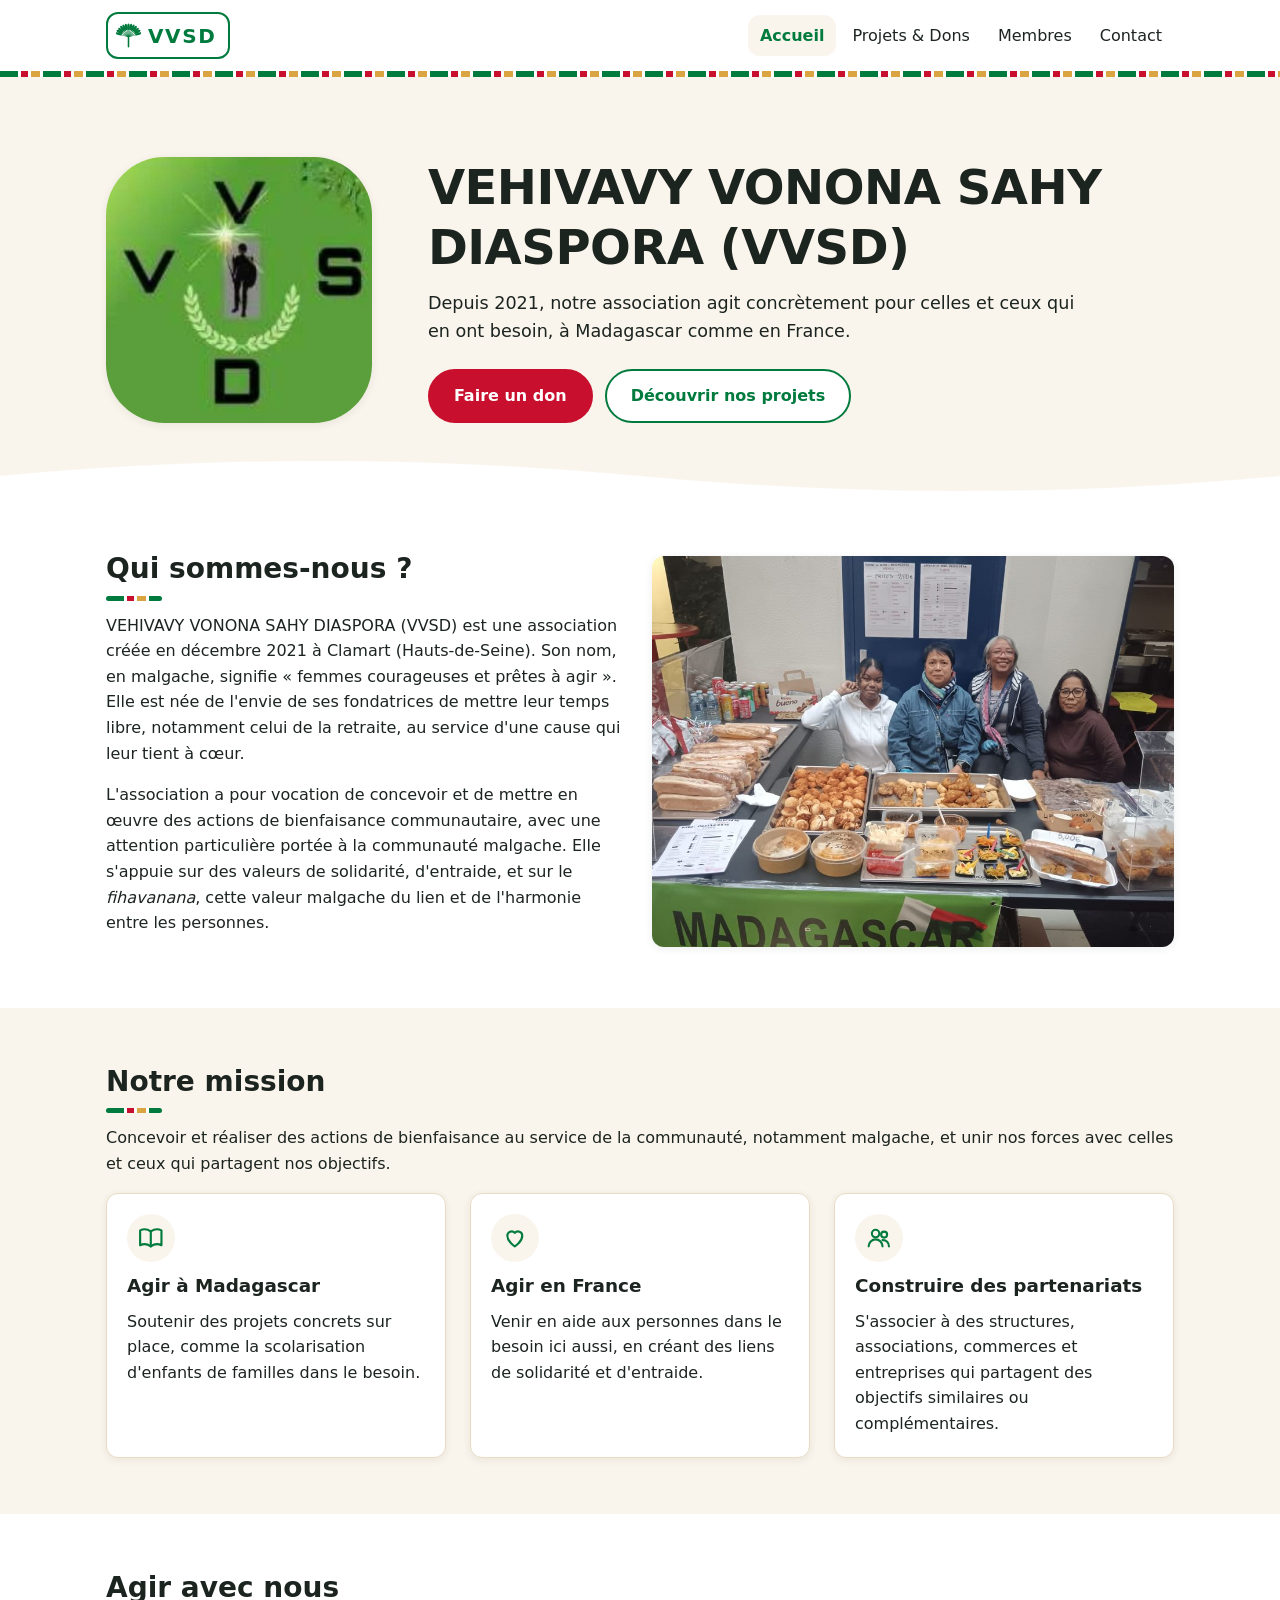
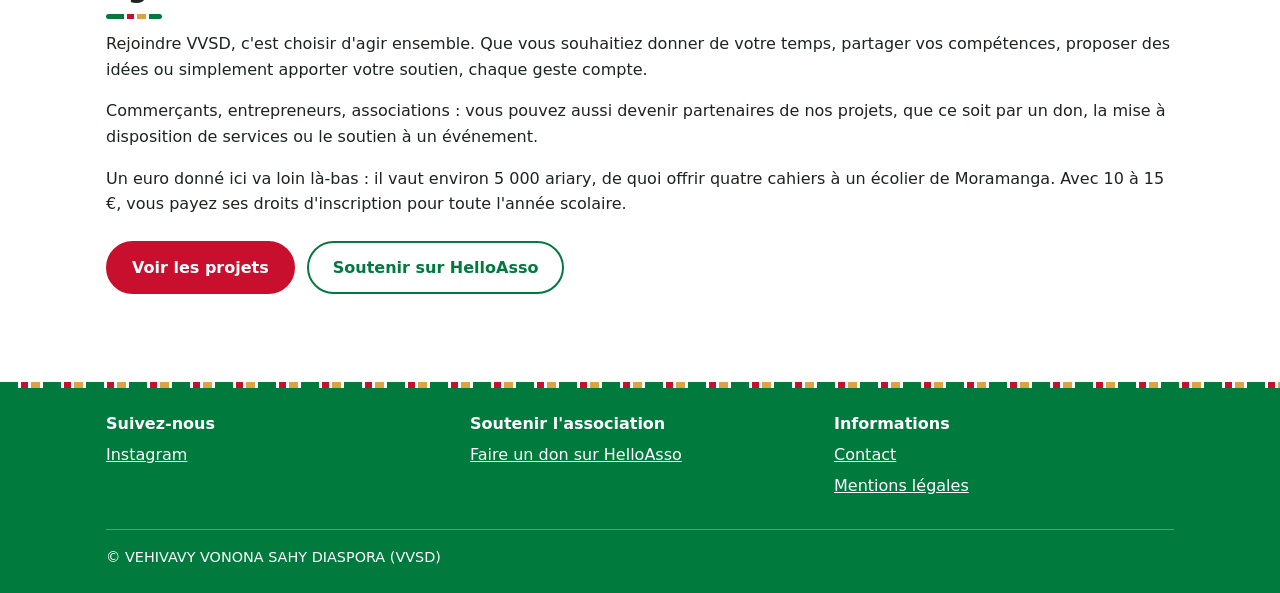
==== commit 30ecc2b6: "Ajoute le logo de l'association dans le bandeau d'accueil Logo à gauche du titre, à la hauteur du bl" ====
--- a/index.html
+++ b/index.html
@@ -22,20 +22,23 @@
           <li><a href="index.html" aria-current="page">Accueil</a></li>
           <li><a href="projets.html">Projets &amp; Dons</a></li>
           <li><a href="membres.html">Membres</a></li>
-          <li><a href="contact-bientot.html">Contact</a></li>
+          <li><a href="contact.html">Contact</a></li>
         </ul>
       </nav>
     </div>
   </header>
 
   <main id="contenu">
-    <section class="hero">
-      <div class="container">
-        <h1>VEHIVAVY VONONA SAHY DIASPORA (VVSD)</h1>
-        <p>Depuis 2021, notre association agit concrètement pour celles et ceux qui en ont besoin, à Madagascar comme en France.</p>
-        <div class="cta-group">
-          <a class="btn btn-primary" href="don.html">Faire un don</a>
-          <a class="btn btn-secondary" href="projets.html">Découvrir nos projets</a>
+    <section class="hero hero-home">
+      <div class="container hero-brand">
+        <img class="hero-logo" src="assets/img/logo-vvsd.jpg" alt="Logo de l'association VVSD" width="400" height="400">
+        <div>
+          <h1>VEHIVAVY VONONA SAHY DIASPORA (VVSD)</h1>
+          <p>Depuis 2021, notre association agit concrètement pour celles et ceux qui en ont besoin, à Madagascar comme en France.</p>
+          <div class="cta-group">
+            <a class="btn btn-primary" href="don.html">Faire un don</a>
+            <a class="btn btn-secondary" href="projets.html">Découvrir nos projets</a>
+          </div>
         </div>
       </div>
     </section>
@@ -107,7 +110,7 @@
         <div>
           <h2 class="footer-title">Informations</h2>
           <ul class="footer-list">
-            <li><a href="contact-bientot.html">Contact</a></li>
+            <li><a href="contact.html">Contact</a></li>
             <li><a href="mentions-legales.html">Mentions légales</a></li>
           </ul>
         </div>
--- a/css/style.css
+++ b/css/style.css
@@ -250,6 +250,21 @@
   max-width: 60ch;
 }
 
+.hero-brand {
+  display: flex;
+  flex-direction: column;
+  align-items: flex-start;
+  gap: 1.25rem;
+}
+
+.hero-logo {
+  flex-shrink: 0;
+  width: 96px;
+  height: 96px;
+  border-radius: 22%;
+  box-shadow: var(--shadow);
+}
+
 .section {
   padding: 2.5rem 0;
 }
@@ -602,6 +617,26 @@
     padding-right: 200px;
   }
 
+  .hero-home {
+    background: var(--color-secondary);
+  }
+
+  .hero-home .container {
+    padding-right: 1rem;
+  }
+
+  .hero-brand {
+    display: grid;
+    grid-template-columns: auto 1fr;
+    align-items: center;
+    gap: 2.5rem;
+  }
+
+  .hero-logo {
+    width: 180px;
+    height: 180px;
+  }
+
   .grid-2,
   .grid-3 {
     grid-template-columns: repeat(2, 1fr);
@@ -636,6 +671,19 @@
 
   .hero .container {
     padding-right: 320px;
+  }
+
+  .hero-home .container {
+    padding-right: 1rem;
+  }
+
+  .hero-brand {
+    gap: 3.5rem;
+  }
+
+  .hero-logo {
+    width: 220px;
+    height: 220px;
   }
 
   .section {
@@ -677,3 +725,15 @@
     padding: 0.5rem 0.75rem;
   }
 }
+
+@media (min-width: 1000px) {
+  .hero-logo {
+    align-self: stretch;
+    width: auto;
+    height: 100%;
+    min-width: 220px;
+    aspect-ratio: 1 / 1;
+    object-fit: cover;
+    contain: size;
+  }
+}
